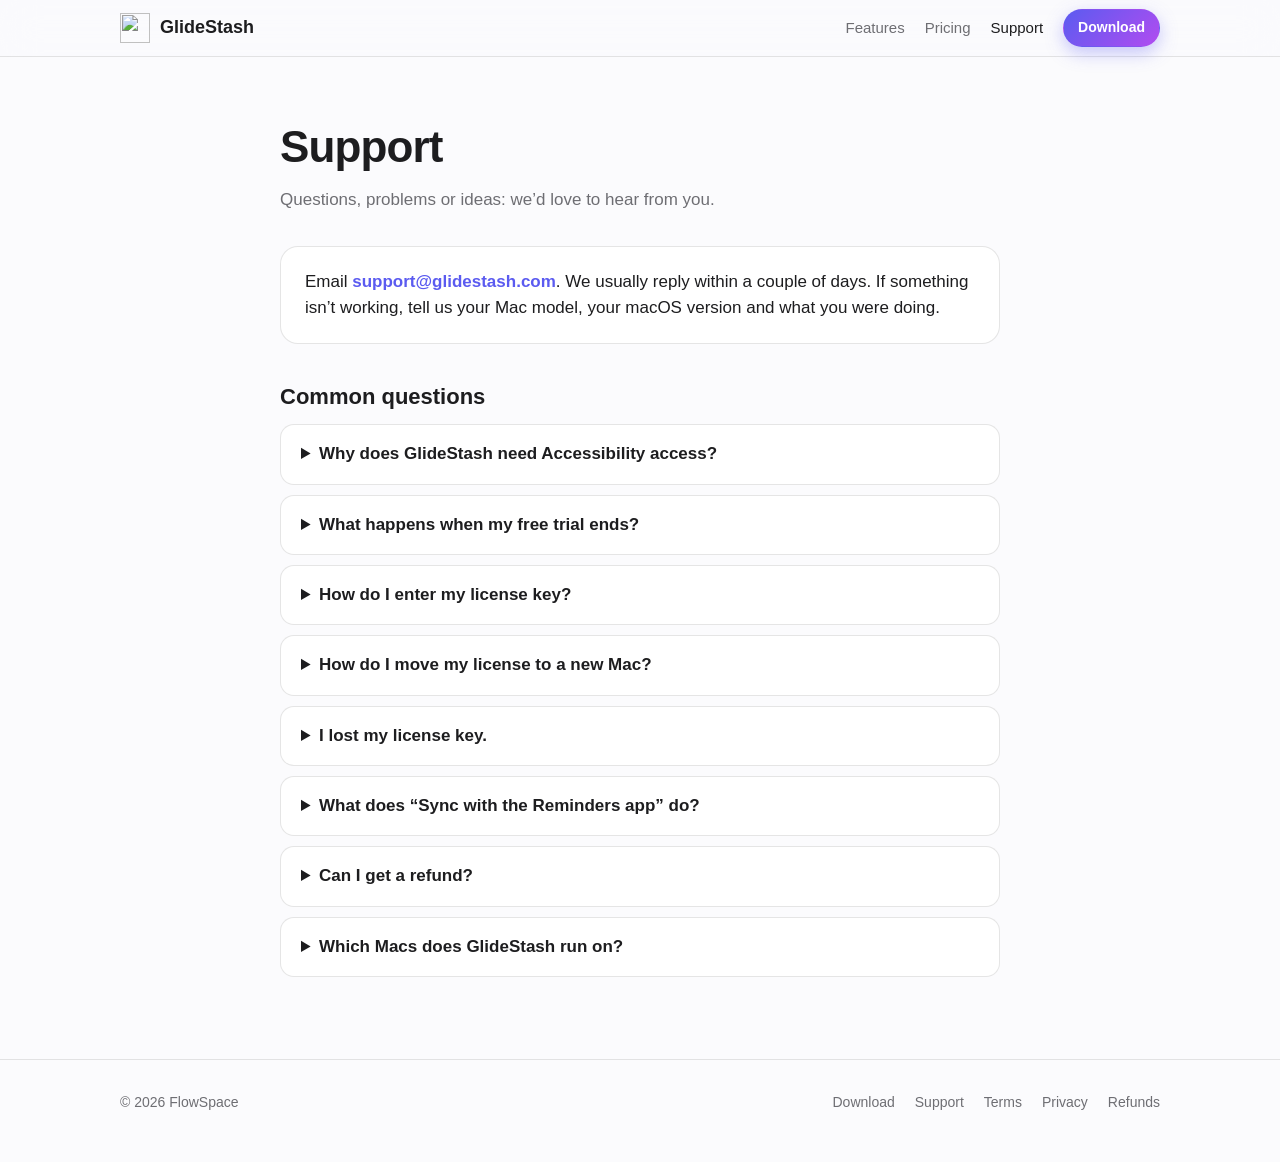
==== support.html @ 64058cb7 "Update the site (from fb5e646)" ====
<!doctype html>
<html lang="en">
<head>
  <meta charset="utf-8">
  <meta name="viewport" content="width=device-width, initial-scale=1">
  <title>GlideStash Support</title>
  <meta name="description" content="Help with GlideStash: contact, common questions and moving your license to a new Mac.">
  <link rel="icon" href="images/favicon.png">
  <link rel="stylesheet" href="style.css">
</head>
<body>
  <header class="site-header">
    <div class="wrap">
      <a class="brand" href="./"><img src="images/icon.png" alt="">GlideStash</a>
      <nav class="site-nav">
        <a href="./#features" class="hide-small">Features</a>
        <a href="./#pricing">Pricing</a>
        <a href="support.html" aria-current="page">Support</a>
        <a class="button primary small" href="download.html">Download</a>
      </nav>
    </div>
  </header>

  <main class="page">
    <div class="wrap narrow">
      <h1>Support</h1>
      <p class="updated">Questions, problems or ideas: we’d love to hear from you.</p>

      <div class="callout">
        <p style="margin:0">Email <a href="mailto:support@glidestash.com"><strong>support@glidestash.com</strong></a>. We usually reply within a couple of days. If something isn’t working, tell us your Mac model, your macOS version and what you were doing.</p>
      </div>

      <h2>Common questions</h2>

      <details class="faq">
        <summary>Why does GlideStash need Accessibility access?</summary>
        <p>macOS only lets apps list other apps’ windows and bring them forward with Accessibility access. GlideStash uses it for its tabs, shortcuts and layouts, and never to read what you type. Turn it on in System Settings › Privacy &amp; Security › Accessibility.</p>
      </details>

      <details class="faq">
        <summary>What happens when my free trial ends?</summary>
        <p>GlideStash keeps working as the free version. The tab bar, the paid widgets and anything past the free version’s limits are greyed out with an Unlock button. Nothing is deleted: when you unlock GlideStash, everything comes back as it was.</p>
      </details>

      <details class="faq">
        <summary>How do I enter my license key?</summary>
        <p>Your key is in the email you got after buying. In GlideStash, click any Unlock button, or open Settings › General, and enter it there. GlideStash checks it with our payment provider once, and everything is unlocked.</p>
      </details>

      <details class="faq">
        <summary>How do I move my license to a new Mac?</summary>
        <p>One purchase works on up to three Macs at once. To free one up, open GlideStash on the old Mac, go to Settings › General and choose Remove License from This Mac, then enter your key on the new Mac. If the old Mac is gone, email us and we’ll free it up for you.</p>
      </details>

      <details class="faq">
        <summary>I lost my license key.</summary>
        <p>Search your email for your GlideStash receipt from Lemon Squeezy, our payment provider: the key is in it. You can also find your orders at <a href="https://app.lemonsqueezy.com/my-orders">app.lemonsqueezy.com/my-orders</a> with the email you bought with. Still stuck? Email us.</p>
      </details>

      <details class="faq" id="reminders-sync">
        <summary>What does “Sync with the Reminders app” do?</summary>
        <p>It makes the Reminders app the home for your GlideStash reminders. Turn it on in GlideStash’s Settings › Schedule (it’s part of the full version, and GlideStash asks for access to your reminders).</p>
        <p>While it’s on, any reminder you add to GlideStash’s schedule, from the sidebar’s Scheduled Today, becomes a real reminder in your default Reminders list, with its time and repeat days. The Reminders app alerts you when it’s due, on your iPhone and other devices too through iCloud, even when GlideStash isn’t running. Today’s reminders, and overdue ones, from all your lists show in Scheduled Today, where the circle checks one off.</p>
        <p>Turning it on also moves the reminders already in GlideStash’s schedule into the Reminders app, except ones set to run at startup or turned off, which stay in GlideStash. Turning it off later leaves your reminders in the Reminders app; new ones you add in GlideStash stay in GlideStash again.</p>
      </details>

      <details class="faq">
        <summary>Can I get a refund?</summary>
        <p>Yes: within 30 days of buying, for any reason. See the <a href="refunds.html">refund policy</a>.</p>
      </details>

      <details class="faq">
        <summary>Which Macs does GlideStash run on?</summary>
        <p>Any Mac with macOS 14 Sonoma or later, with Apple silicon or an Intel processor.</p>
      </details>
    </div>
  </main>
  <script>
    // A link to one question (#reminders-sync, from GlideStash's ? button) opens it.
    function openLinkedQuestion() {
      const target = location.hash && document.getElementById(location.hash.slice(1));
      if (target && target.tagName === "DETAILS") target.open = true;
    }
    openLinkedQuestion();
    window.addEventListener("hashchange", openLinkedQuestion);
  </script>

  <footer class="site-footer">
    <div class="wrap">
      <span>© 2026 FlowSpace</span>
      <nav>
        <a href="download.html">Download</a>
        <a href="support.html">Support</a>
        <a href="terms.html">Terms</a>
        <a href="privacy.html">Privacy</a>
        <a href="refunds.html">Refunds</a>
      </nav>
    </div>
  </footer>
</body>
</html>
---- style.css ----
/* glidestash.com: one stylesheet for every page. Light and dark follow the visitor's Mac. */

:root {
  --bg: #fbfbfd;
  --bg-alt: #f2f2f7;
  --card: #ffffff;
  --text: #1d1d1f;
  --muted: #6e6e73;
  --line: rgba(0, 0, 0, 0.1);
  --accent: #5b5bf0;
  --accent-2: #b14cf0;
  --accent-text: #ffffff;
  --shadow: 0 12px 40px rgba(20, 20, 60, 0.12);
  --radius: 18px;
  color-scheme: light dark;
}

@media (prefers-color-scheme: dark) {
  :root {
    --bg: #0b0b0f;
    --bg-alt: #15151b;
    --card: #1c1c23;
    --text: #f5f5f7;
    --muted: #a1a1a6;
    --line: rgba(255, 255, 255, 0.12);
    --accent: #7c7cff;
    --accent-2: #c77dff;
    --shadow: 0 12px 40px rgba(0, 0, 0, 0.5);
  }
}

* { box-sizing: border-box; }

html { -webkit-text-size-adjust: 100%; }

body {
  margin: 0;
  background: var(--bg);
  color: var(--text);
  font: 17px/1.55 -apple-system, BlinkMacSystemFont, "SF Pro Text", "Helvetica Neue", Helvetica, Arial, sans-serif;
  -webkit-font-smoothing: antialiased;
}

a { color: var(--accent); text-decoration: none; }
a:hover { text-decoration: underline; }

img { max-width: 100%; height: auto; }

.wrap { max-width: 1080px; margin: 0 auto; padding: 0 20px; }
.narrow { max-width: 760px; }

/* Header */

.site-header {
  position: sticky;
  top: 0;
  z-index: 10;
  background: color-mix(in srgb, var(--bg) 80%, transparent);
  backdrop-filter: saturate(180%) blur(18px);
  -webkit-backdrop-filter: saturate(180%) blur(18px);
  border-bottom: 1px solid var(--line);
}

.site-header .wrap {
  display: flex;
  align-items: center;
  gap: 24px;
  height: 56px;
}

.brand {
  display: flex;
  align-items: center;
  gap: 10px;
  font-weight: 650;
  font-size: 18px;
  color: var(--text);
}
.brand:hover { text-decoration: none; }
.brand img { width: 30px; height: 30px; }

.site-nav { display: flex; gap: 20px; margin-left: auto; align-items: center; }
.site-nav a { color: var(--muted); font-size: 15px; }
.site-nav a:hover, .site-nav a[aria-current="page"] { color: var(--text); text-decoration: none; }

/* Buttons */

.button {
  display: inline-flex;
  align-items: center;
  justify-content: center;
  gap: 8px;
  padding: 12px 22px;
  border-radius: 999px;
  font-weight: 600;
  font-size: 16px;
  border: 1px solid transparent;
  cursor: pointer;
}
.button:hover { text-decoration: none; filter: brightness(1.06); }
.button.primary {
  background: linear-gradient(135deg, var(--accent), var(--accent-2));
  color: var(--accent-text);
  box-shadow: 0 6px 18px color-mix(in srgb, var(--accent) 35%, transparent);
}
.button.secondary { background: var(--card); color: var(--text); border-color: var(--line); }
.button.small { padding: 7px 14px; font-size: 14px; }

/* Hero */

.hero { padding: 72px 0 40px; text-align: center; }
.hero .icon { width: 128px; height: 128px; filter: drop-shadow(0 12px 24px rgba(0, 0, 0, 0.18)); }
.hero h1 {
  font-size: clamp(38px, 6vw, 64px);
  line-height: 1.05;
  letter-spacing: -0.02em;
  margin: 18px 0 14px;
}
.gradient-text {
  background: linear-gradient(135deg, var(--accent), var(--accent-2));
  -webkit-background-clip: text;
  background-clip: text;
  color: transparent;
}
.hero p.lead { font-size: clamp(18px, 2.2vw, 22px); color: var(--muted); max-width: 680px; margin: 0 auto 28px; }
.hero .actions { display: flex; gap: 12px; justify-content: center; flex-wrap: wrap; }
.hero .fineprint { color: var(--muted); font-size: 14px; margin-top: 14px; }

/* An illustration of the tab bar (not a screenshot). */

.mock {
  margin: 48px auto 0;
  max-width: 920px;
  border-radius: 14px;
  overflow: hidden;
  background: linear-gradient(160deg, #4b6cb7, #8e54e9 55%, #f093fb);
  box-shadow: var(--shadow);
  aspect-ratio: 16 / 7;
  position: relative;
}
.mock .menubar {
  height: 24px;
  background: rgba(255, 255, 255, 0.35);
  backdrop-filter: blur(10px);
}
.mock .tabbar {
  display: flex;
  gap: 6px;
  padding: 6px 8px;
  margin: 6px 8px 0;
  border-radius: 10px;
  background: rgba(255, 255, 255, 0.55);
  backdrop-filter: blur(12px);
  overflow: hidden;
}
.mock .tab {
  display: flex;
  align-items: center;
  gap: 6px;
  padding: 4px 10px;
  border-radius: 7px;
  font-size: 12px;
  color: #1d1d1f;
  white-space: nowrap;
  min-width: 0;
}
.mock .tab i { width: 14px; height: 14px; border-radius: 4px; flex: none; display: inline-block; }
.mock .tab.on { background: rgba(255, 255, 255, 0.9); box-shadow: 0 1px 3px rgba(0, 0, 0, 0.15); }
.mock .sidebar {
  position: absolute;
  right: 12px;
  top: 74px;
  width: 26%;
  display: grid;
  gap: 8px;
}
.mock .card {
  background: rgba(255, 255, 255, 0.6);
  backdrop-filter: blur(12px);
  border-radius: 12px;
  height: 64px;
}
.mock .card.tall { height: 110px; }
.mock .window {
  position: absolute;
  left: 7%;
  top: 92px;
  width: 52%;
  height: 52%;
  border-radius: 10px;
  background: rgba(255, 255, 255, 0.82);
  box-shadow: 0 10px 30px rgba(0, 0, 0, 0.25);
}

/* Sections */

section { padding: 64px 0; }
section.alt { background: var(--bg-alt); }
section h2 {
  font-size: clamp(28px, 4vw, 40px);
  letter-spacing: -0.015em;
  line-height: 1.15;
  margin: 0 0 12px;
  text-align: center;
}
section .sub { text-align: center; color: var(--muted); max-width: 640px; margin: 0 auto 40px; font-size: 19px; }

.grid {
  display: grid;
  grid-template-columns: repeat(auto-fit, minmax(240px, 1fr));
  gap: 18px;
}

.feature {
  background: var(--card);
  border: 1px solid var(--line);
  border-radius: var(--radius);
  padding: 24px;
}
.feature .glyph {
  width: 44px;
  height: 44px;
  border-radius: 12px;
  display: grid;
  place-items: center;
  font-size: 22px;
  background: linear-gradient(135deg, color-mix(in srgb, var(--accent) 18%, transparent), color-mix(in srgb, var(--accent-2) 18%, transparent));
  margin-bottom: 14px;
}
.feature h3 { margin: 0 0 6px; font-size: 19px; }
.feature p { margin: 0; color: var(--muted); font-size: 16px; }

.widgets { display: flex; flex-wrap: wrap; gap: 8px; justify-content: center; max-width: 820px; margin: 0 auto; }
.chip {
  padding: 6px 14px;
  border-radius: 999px;
  background: var(--card);
  border: 1px solid var(--line);
  font-size: 15px;
}

/* Screenshots: a slot each until real ones are added. */

.shots { display: grid; grid-template-columns: repeat(auto-fit, minmax(300px, 1fr)); gap: 18px; }
.shot {
  border-radius: var(--radius);
  border: 1px solid var(--line);
  background: var(--card);
  overflow: hidden;
}
.shot img { display: block; width: 100%; }
.shot .placeholder {
  aspect-ratio: 16 / 10;
  display: grid;
  place-items: center;
  color: var(--muted);
  font-size: 14px;
  background: repeating-linear-gradient(135deg, var(--bg-alt) 0 12px, var(--card) 12px 24px);
}
.shot figcaption { padding: 12px 16px; color: var(--muted); font-size: 15px; }

/* Pricing */

.pricing { display: grid; grid-template-columns: repeat(auto-fit, minmax(280px, 1fr)); gap: 18px; max-width: 820px; margin: 0 auto; }
.plan {
  background: var(--card);
  border: 1px solid var(--line);
  border-radius: var(--radius);
  padding: 28px;
}
.plan.featured { border: 2px solid var(--accent); box-shadow: var(--shadow); }
.plan h3 { margin: 0; font-size: 20px; }
.plan .price { font-size: 40px; font-weight: 700; letter-spacing: -0.02em; margin: 8px 0 2px; }
.plan .price small { font-size: 16px; font-weight: 500; color: var(--muted); }
.plan .note { color: var(--muted); font-size: 15px; margin: 0 0 18px; }
.plan ul { list-style: none; padding: 0; margin: 0 0 22px; }
.plan li { padding: 7px 0 7px 28px; position: relative; border-top: 1px solid var(--line); font-size: 16px; }
.plan li::before { content: "✓"; position: absolute; left: 4px; color: var(--accent); font-weight: 700; }
.plan li.limit::before { content: "–"; color: var(--muted); }
.plan .button { width: 100%; }

/* Plain pages (policies, support, download) */

.page { padding: 56px 0 72px; }
.page h1 { font-size: clamp(32px, 5vw, 44px); letter-spacing: -0.02em; margin: 0 0 6px; }
.page .updated { color: var(--muted); margin: 0 0 32px; }
.page h2 { font-size: 22px; margin: 36px 0 8px; text-align: left; }
.page h3 { font-size: 18px; margin: 24px 0 6px; }
.page p, .page li { color: var(--text); }
.page .muted { color: var(--muted); }

.callout {
  background: var(--card);
  border: 1px solid var(--line);
  border-radius: var(--radius);
  padding: 22px 24px;
  margin: 24px 0;
}

details.faq {
  background: var(--card);
  border: 1px solid var(--line);
  border-radius: 14px;
  padding: 16px 20px;
  margin: 10px 0;
}
details.faq summary { cursor: pointer; font-weight: 600; }
details.faq p { margin: 10px 0 0; color: var(--muted); }

kbd {
  font: 14px/1 -apple-system, BlinkMacSystemFont, sans-serif;
  padding: 2px 6px;
  border-radius: 5px;
  border: 1px solid var(--line);
  background: var(--bg-alt);
}

/* Footer */

.site-footer { border-top: 1px solid var(--line); padding: 32px 0 48px; color: var(--muted); font-size: 14px; }
.site-footer .wrap { display: flex; flex-wrap: wrap; gap: 12px 28px; align-items: center; }
.site-footer nav { display: flex; flex-wrap: wrap; gap: 8px 20px; margin-left: auto; }
.site-footer a { color: var(--muted); }

@media (max-width: 640px) {
  .site-nav a.hide-small { display: none; }
  .site-nav { gap: 14px; }
  .hero { padding-top: 48px; }
  .mock { aspect-ratio: 4 / 3; }
  .mock .sidebar { width: 34%; }
  .site-footer nav { margin-left: 0; }
}
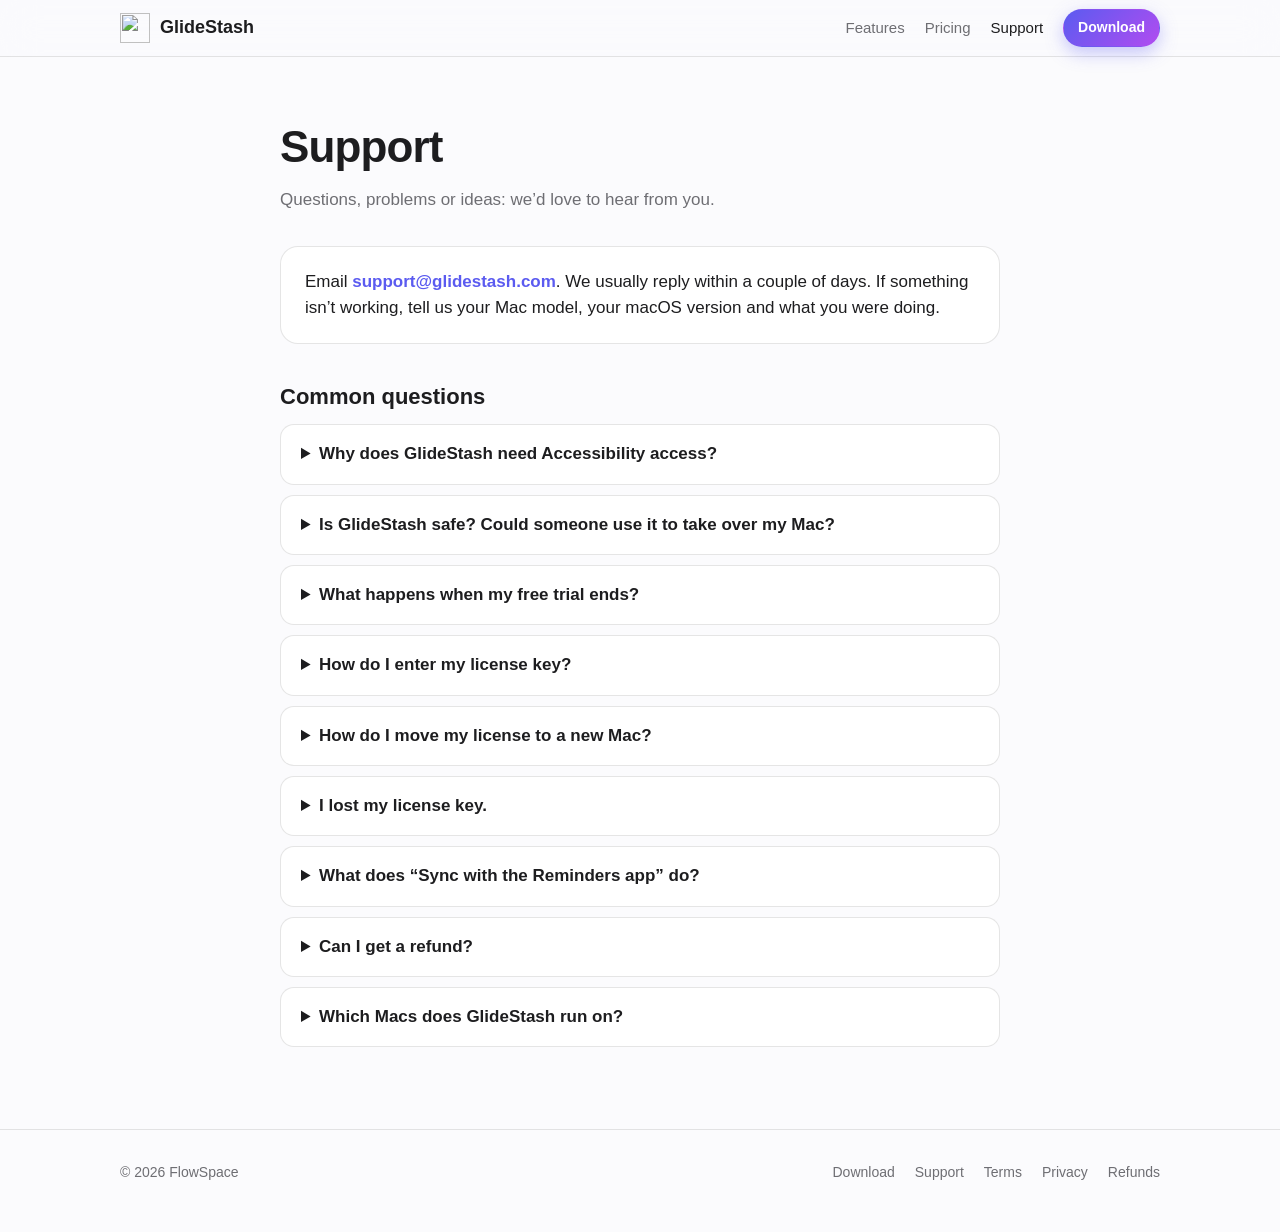
==== commit 23ab2065: "Update the site (from dfacd4c)" ====
--- a/support.html
+++ b/support.html
@@ -37,6 +37,19 @@
         <p>macOS only lets apps list other apps’ windows and bring them forward with Accessibility access. GlideStash uses it for its tabs, shortcuts and layouts, and never to read what you type. Turn it on in System Settings › Privacy &amp; Security › Accessibility.</p>
       </details>
 
+      <details class="faq" id="safety">
+        <summary>Is GlideStash safe? Could someone use it to take over my Mac?</summary>
+        <p>No one can control GlideStash from the internet. It doesn’t listen for connections or take commands from anywhere: everything it does with your windows, files and apps happens because you asked for it, on your Mac. Your notes, layouts, clipboard history and settings stay on your Mac.</p>
+        <p>GlideStash does need powerful permissions to manage your windows (see above), so it’s built to make sure only real GlideStash code ever gets them:</p>
+        <ul>
+          <li><strong>Updates are signed.</strong> Every update is signed with a private key only we hold, and GlideStash refuses any update without that signature, even one from our own website or GitHub.</li>
+          <li><strong>Web pages can’t do much.</strong> The browser extensions’ links can only save an image, link or text into your GlideStash Shelf folder. Downloaded files are marked as coming from the internet, images are limited in size, and a file can never be saved anywhere else.</li>
+          <li><strong>Little goes online.</strong> GlideStash only connects to check for updates, to activate and check your license key, and to fetch things you asked for (an image you saved, a song’s artwork). The <a href="privacy.html">privacy policy</a> lists every connection.</li>
+          <li><strong>Passwords aren’t kept.</strong> Clipboard History never records copies from password managers, and keeps recent copies only in memory.</li>
+        </ul>
+        <p>Download GlideStash only from <a href="https://glidestash.com">glidestash.com</a>, so you know it’s the real thing. If you ever spot a security problem, please email <a href="mailto:support@glidestash.com">support@glidestash.com</a>.</p>
+      </details>
+
       <details class="faq">
         <summary>What happens when my free trial ends?</summary>
         <p>GlideStash keeps working as the free version. The tab bar, the paid widgets and anything past the free version’s limits are greyed out with an Unlock button. Nothing is deleted: when you unlock GlideStash, everything comes back as it was.</p>
@@ -44,7 +57,7 @@
 
       <details class="faq">
         <summary>How do I enter my license key?</summary>
-        <p>Your key is in the email you got after buying. In GlideStash, click any Unlock button, or open Settings › General, and enter it there. GlideStash checks it with our payment provider once, and everything is unlocked.</p>
+        <p>Your key is in the email you got after buying. In GlideStash, click any Unlock button, or open Settings › General, and enter it there. GlideStash activates it with our payment provider, Lemon Squeezy, and everything is unlocked. It checks the key again about once a week while you’re online; being offline never locks it.</p>
       </details>
 
       <details class="faq">
--- a/style.css
+++ b/style.css
@@ -306,6 +306,8 @@
 }
 details.faq summary { cursor: pointer; font-weight: 600; }
 details.faq p { margin: 10px 0 0; color: var(--muted); }
+details.faq ul { margin: 10px 0 0; padding-left: 20px; color: var(--muted); }
+details.faq li + li { margin-top: 6px; }
 
 kbd {
   font: 14px/1 -apple-system, BlinkMacSystemFont, sans-serif;
